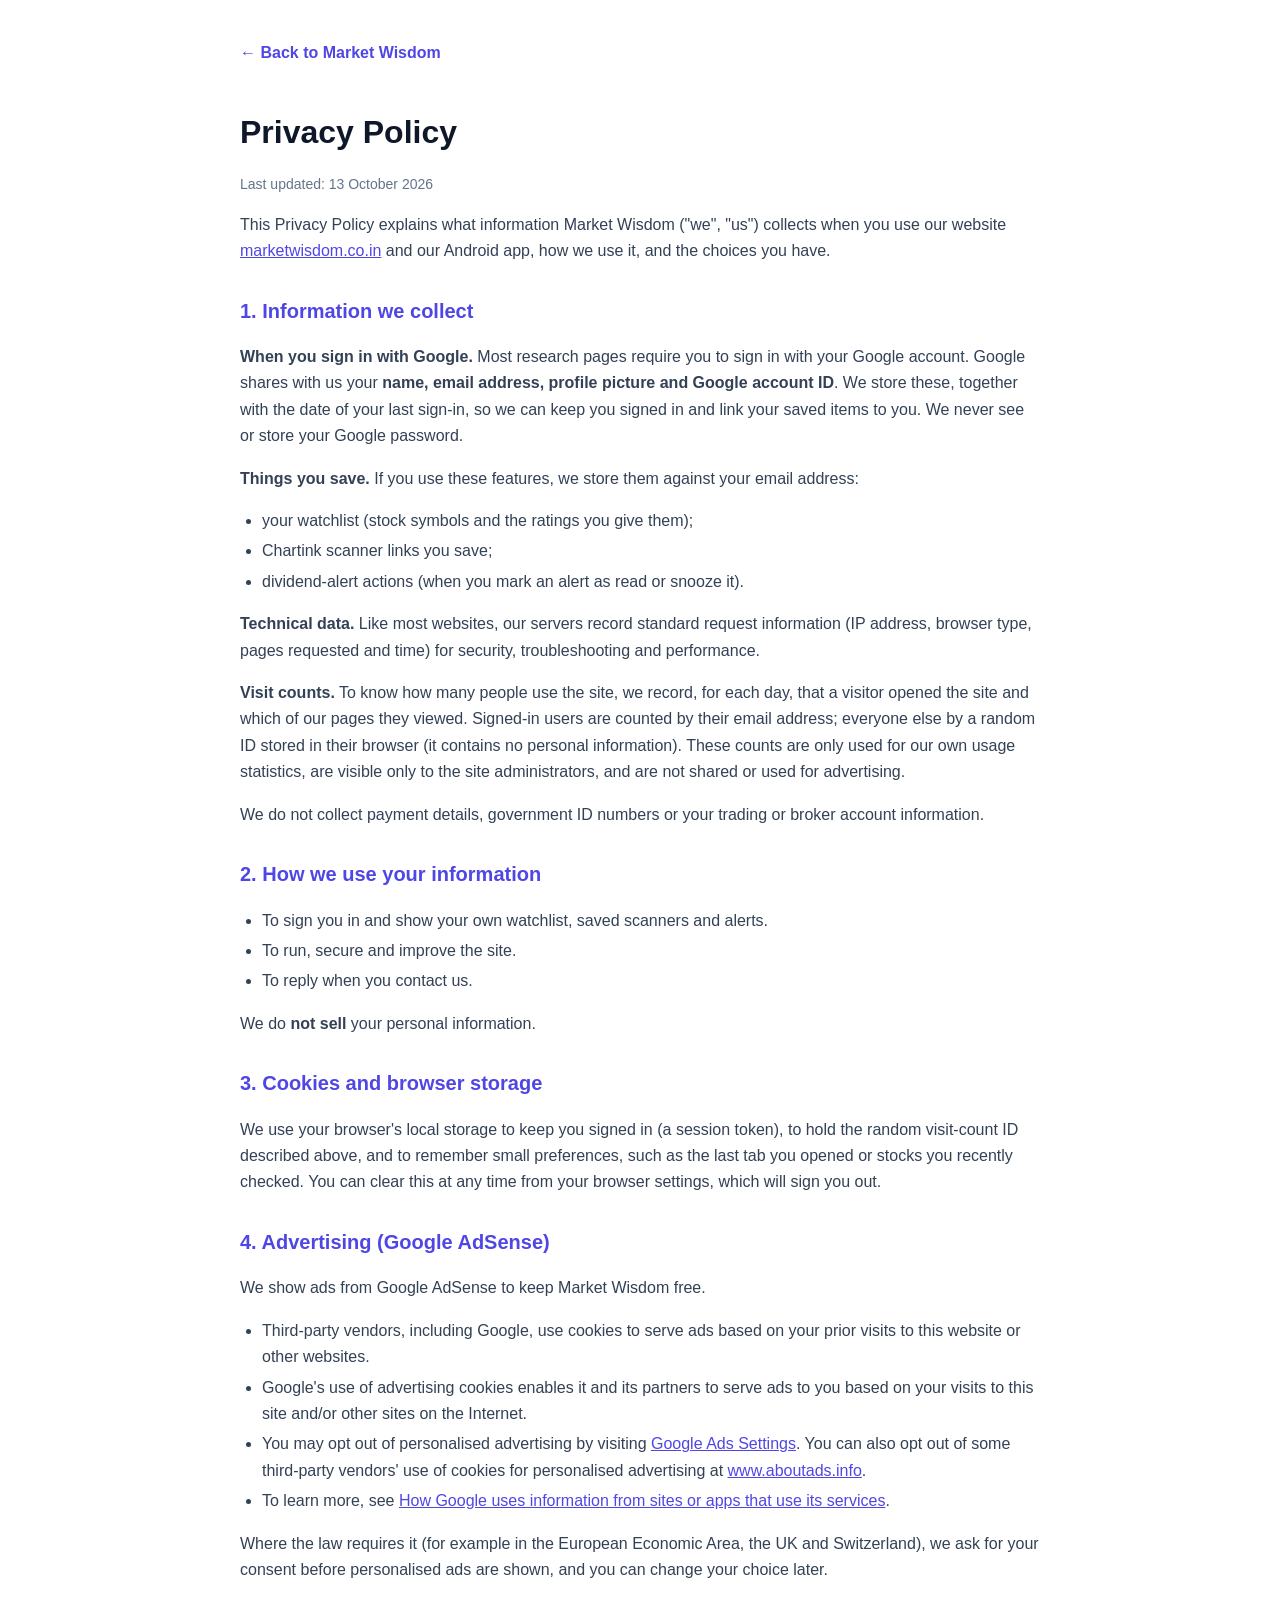
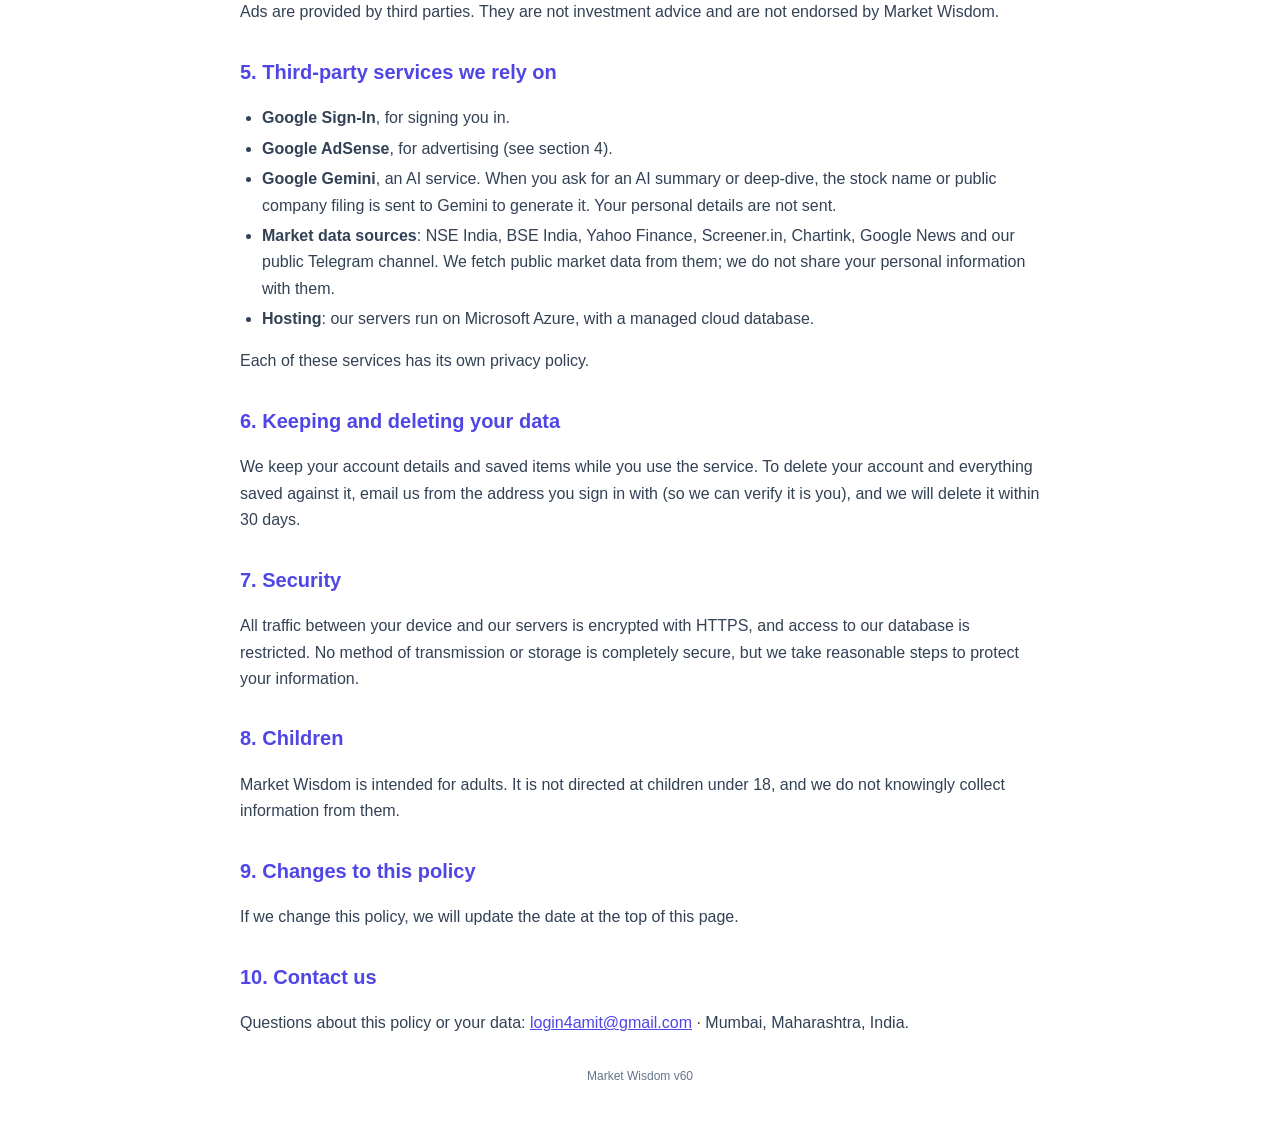
==== frontend/privacy.html @ 4f48977b "Update frontend and backend files from New folder" ====
<!DOCTYPE html>
<html lang="en">
<head>
    <meta charset="UTF-8">
    <meta name="viewport" content="width=device-width, initial-scale=1.0">
    <title>Privacy Policy - Market Wisdom</title>
    <meta name="description" content="How Market Wisdom collects, uses and protects your information, including Google Sign-In and Google AdSense advertising cookies.">
    <!-- Google AdSense (publisher ca-pub-8677560259662045) -->
    <script async src="https://pagead2.googlesyndication.com/pagead/js/adsbygoogle.js?client=ca-pub-8677560259662045"
            crossorigin="anonymous"></script>
    <style>
        body { font-family: 'Inter', -apple-system, Segoe UI, Roboto, sans-serif; line-height: 1.65; color: #334155; max-width: 800px; margin: 0 auto; padding: 40px 20px; background: #ffffff; }
        h1 { color: #0f172a; margin-bottom: 4px; }
        h2 { color: #4f46e5; margin-top: 30px; font-size: 20px; }
        a { color: #4f46e5; }
        ul { padding-left: 22px; }
        li { margin: 4px 0; }
        .muted { color: #64748b; font-size: 14px; }
        .back { display: inline-block; margin-bottom: 18px; text-decoration: none; font-weight: 600; }
    </style>
</head>
<body>
    <a class="back" href="/">← Back to Market Wisdom</a>
    <h1>Privacy Policy</h1>
    <p class="muted">Last updated: 13 October 2026</p>

    <p>This Privacy Policy explains what information Market Wisdom ("we", "us") collects when you use our website <a href="https://marketwisdom.co.in">marketwisdom.co.in</a> and our Android app, how we use it, and the choices you have.</p>

    <h2>1. Information we collect</h2>
    <p><b>When you sign in with Google.</b> Most research pages require you to sign in with your Google account. Google shares with us your <b>name, email address, profile picture and Google account ID</b>. We store these, together with the date of your last sign-in, so we can keep you signed in and link your saved items to you. We never see or store your Google password.</p>
    <p><b>Things you save.</b> If you use these features, we store them against your email address:</p>
    <ul>
        <li>your watchlist (stock symbols and the ratings you give them);</li>
        <li>Chartink scanner links you save;</li>
        <li>dividend-alert actions (when you mark an alert as read or snooze it).</li>
    </ul>
    <p><b>Technical data.</b> Like most websites, our servers record standard request information (IP address, browser type, pages requested and time) for security, troubleshooting and performance.</p>
    <p><b>Visit counts.</b> To know how many people use the site, we record, for each day, that a visitor opened the site and which of our pages they viewed. Signed-in users are counted by their email address; everyone else by a random ID stored in their browser (it contains no personal information). These counts are only used for our own usage statistics, are visible only to the site administrators, and are not shared or used for advertising.</p>
    <p>We do not collect payment details, government ID numbers or your trading or broker account information.</p>

    <h2>2. How we use your information</h2>
    <ul>
        <li>To sign you in and show your own watchlist, saved scanners and alerts.</li>
        <li>To run, secure and improve the site.</li>
        <li>To reply when you contact us.</li>
    </ul>
    <p>We do <b>not sell</b> your personal information.</p>

    <h2>3. Cookies and browser storage</h2>
    <p>We use your browser's local storage to keep you signed in (a session token), to hold the random visit-count ID described above, and to remember small preferences, such as the last tab you opened or stocks you recently checked. You can clear this at any time from your browser settings, which will sign you out.</p>

    <h2>4. Advertising (Google AdSense)</h2>
    <p>We show ads from Google AdSense to keep Market Wisdom free.</p>
    <ul>
        <li>Third-party vendors, including Google, use cookies to serve ads based on your prior visits to this website or other websites.</li>
        <li>Google's use of advertising cookies enables it and its partners to serve ads to you based on your visits to this site and/or other sites on the Internet.</li>
        <li>You may opt out of personalised advertising by visiting <a href="https://www.google.com/settings/ads" target="_blank" rel="noopener">Google Ads Settings</a>. You can also opt out of some third-party vendors' use of cookies for personalised advertising at <a href="https://www.aboutads.info/choices/" target="_blank" rel="noopener">www.aboutads.info</a>.</li>
        <li>To learn more, see <a href="https://policies.google.com/technologies/partner-sites" target="_blank" rel="noopener">How Google uses information from sites or apps that use its services</a>.</li>
    </ul>
    <p>Where the law requires it (for example in the European Economic Area, the UK and Switzerland), we ask for your consent before personalised ads are shown, and you can change your choice later.</p>
    <p>Ads are provided by third parties. They are not investment advice and are not endorsed by Market Wisdom.</p>

    <h2>5. Third-party services we rely on</h2>
    <ul>
        <li><b>Google Sign-In</b>, for signing you in.</li>
        <li><b>Google AdSense</b>, for advertising (see section 4).</li>
        <li><b>Google Gemini</b>, an AI service. When you ask for an AI summary or deep-dive, the stock name or public company filing is sent to Gemini to generate it. Your personal details are not sent.</li>
        <li><b>Market data sources</b>: NSE India, BSE India, Yahoo Finance, Screener.in, Chartink, Google News and our public Telegram channel. We fetch public market data from them; we do not share your personal information with them.</li>
        <li><b>Hosting</b>: our servers run on Microsoft Azure, with a managed cloud database.</li>
    </ul>
    <p>Each of these services has its own privacy policy.</p>

    <h2>6. Keeping and deleting your data</h2>
    <p>We keep your account details and saved items while you use the service. To delete your account and everything saved against it, email us from the address you sign in with (so we can verify it is you), and we will delete it within 30 days.</p>

    <h2>7. Security</h2>
    <p>All traffic between your device and our servers is encrypted with HTTPS, and access to our database is restricted. No method of transmission or storage is completely secure, but we take reasonable steps to protect your information.</p>

    <h2>8. Children</h2>
    <p>Market Wisdom is intended for adults. It is not directed at children under 18, and we do not knowingly collect information from them.</p>

    <h2>9. Changes to this policy</h2>
    <p>If we change this policy, we will update the date at the top of this page.</p>

    <h2>10. Contact us</h2>
    <p>Questions about this policy or your data: <a href="mailto:login4amit@gmail.com">login4amit@gmail.com</a> · Mumbai, Maharashtra, India.</p>
    <p class="muted" style="margin-top:30px;font-size:12px;text-align:center">Market Wisdom v60</p>
</body>
</html>
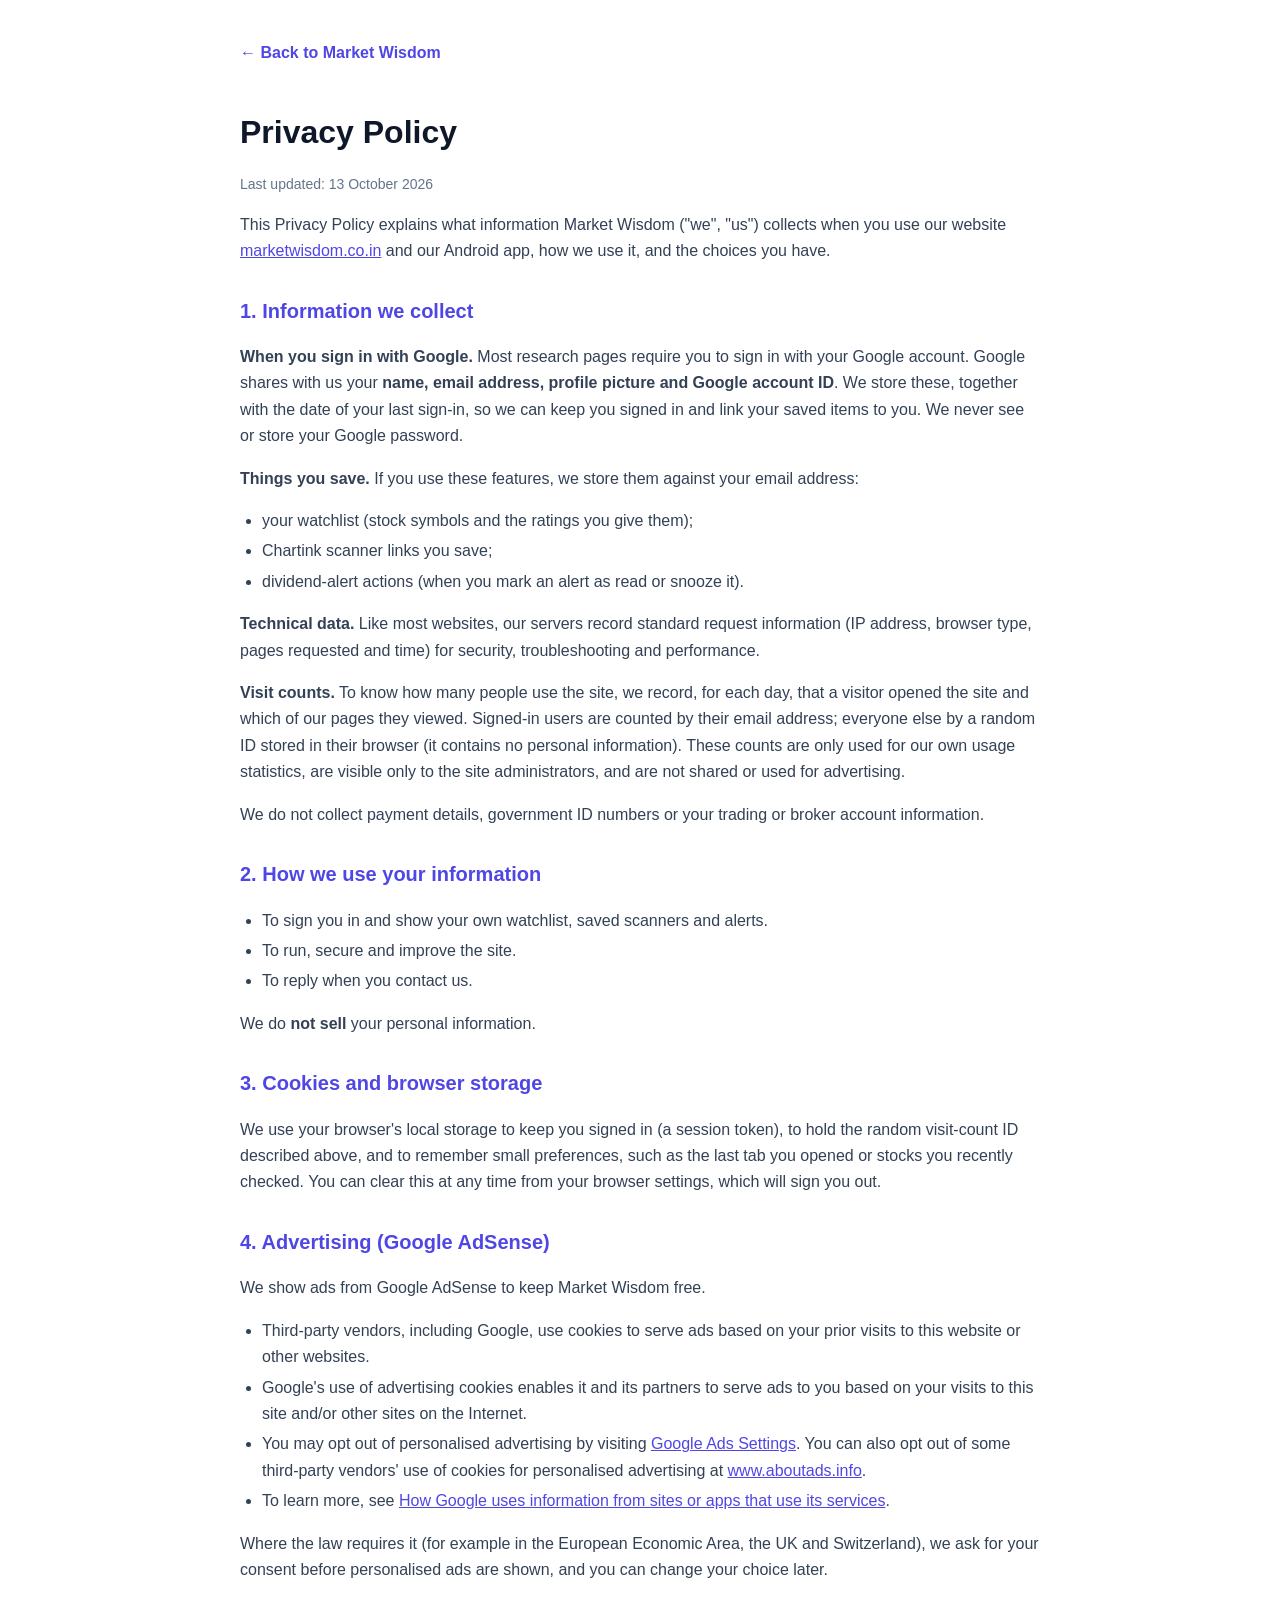
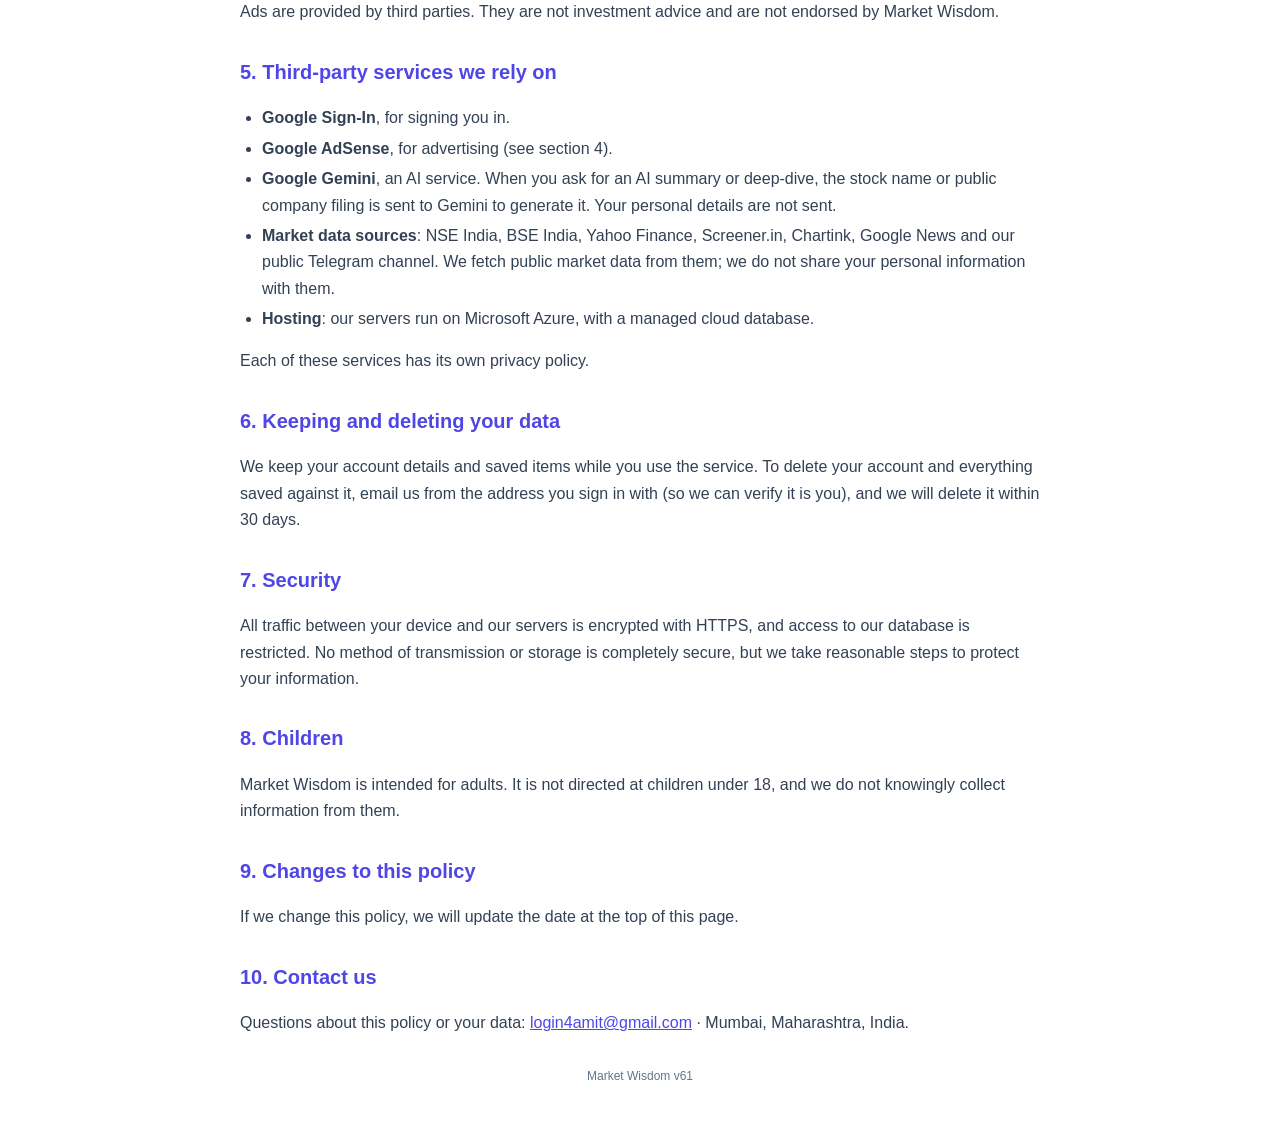
==== commit c139db1a: "Update frontend and backend files from New folder" ====
--- a/frontend/privacy.html
+++ b/frontend/privacy.html
@@ -84,6 +84,6 @@
 
     <h2>10. Contact us</h2>
     <p>Questions about this policy or your data: <a href="mailto:login4amit@gmail.com">login4amit@gmail.com</a> · Mumbai, Maharashtra, India.</p>
-    <p class="muted" style="margin-top:30px;font-size:12px;text-align:center">Market Wisdom v60</p>
+    <p class="muted" style="margin-top:30px;font-size:12px;text-align:center">Market Wisdom v61</p>
 </body>
 </html>
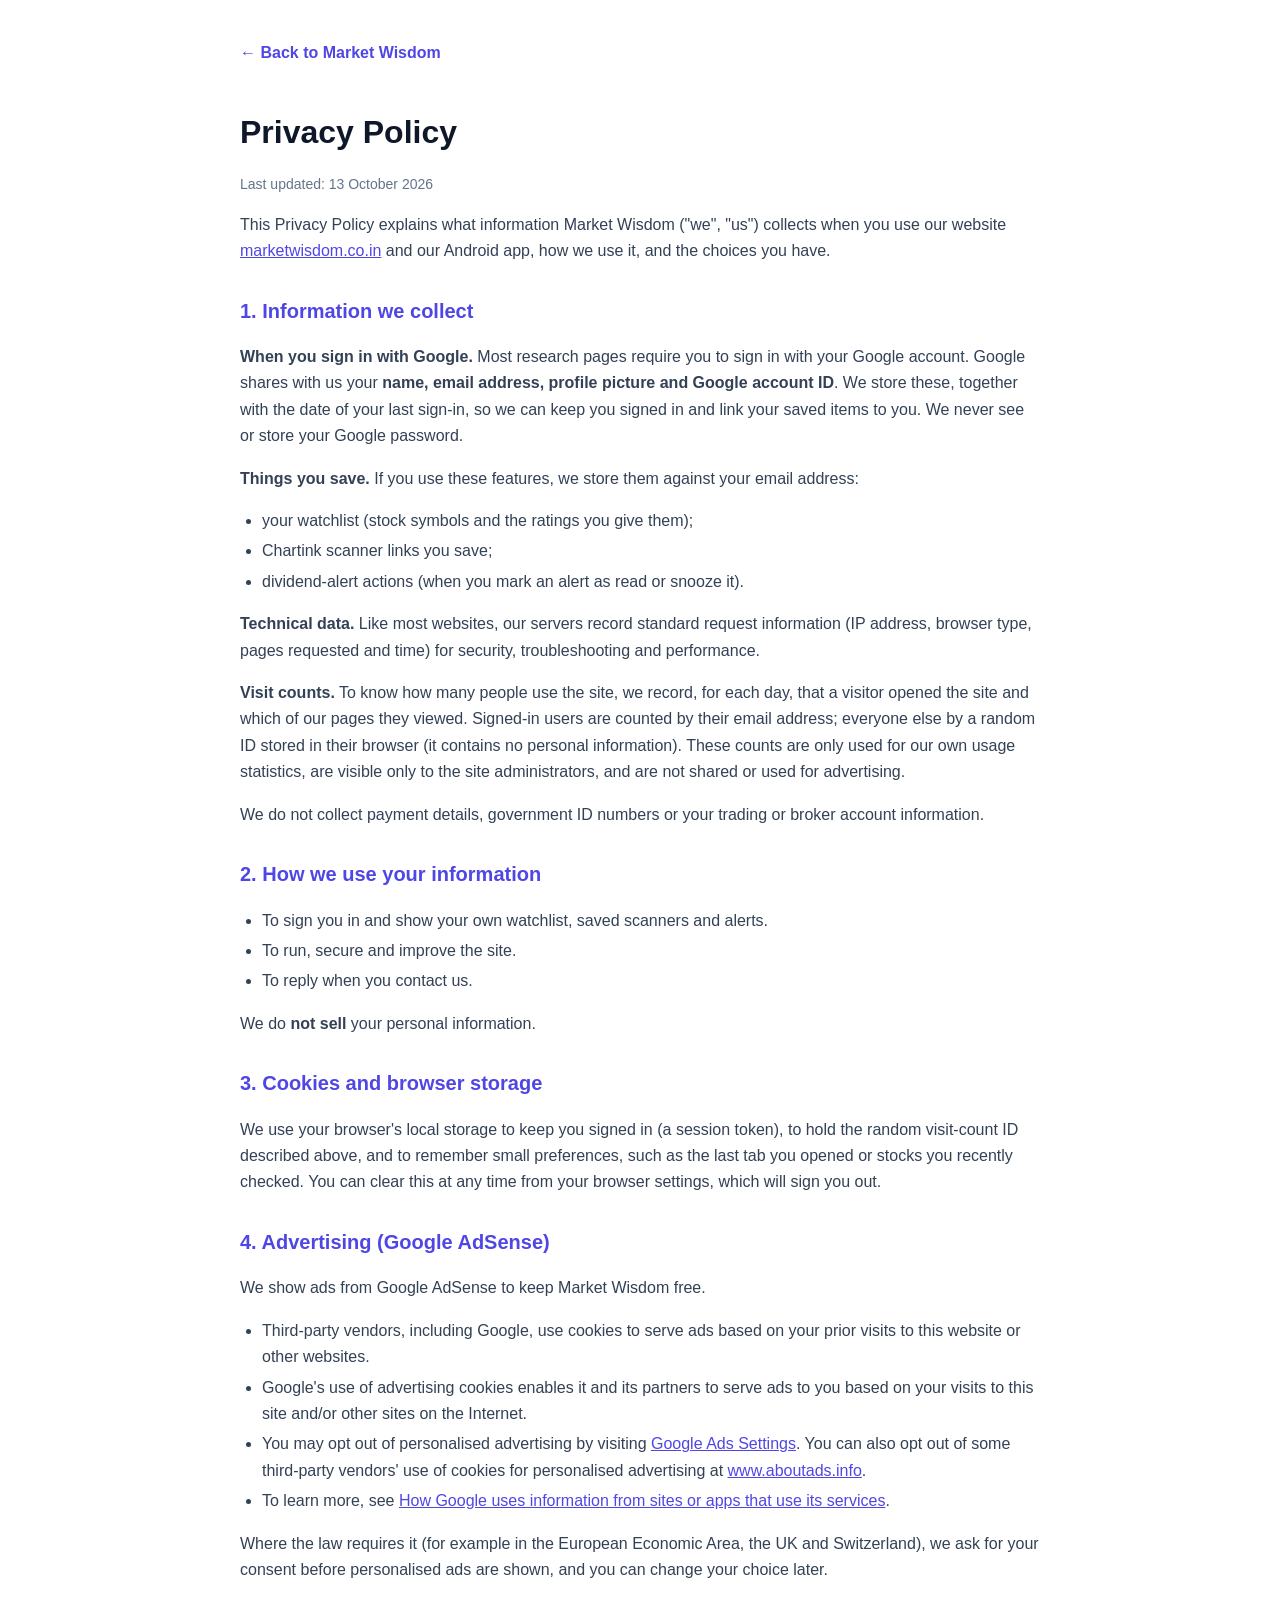
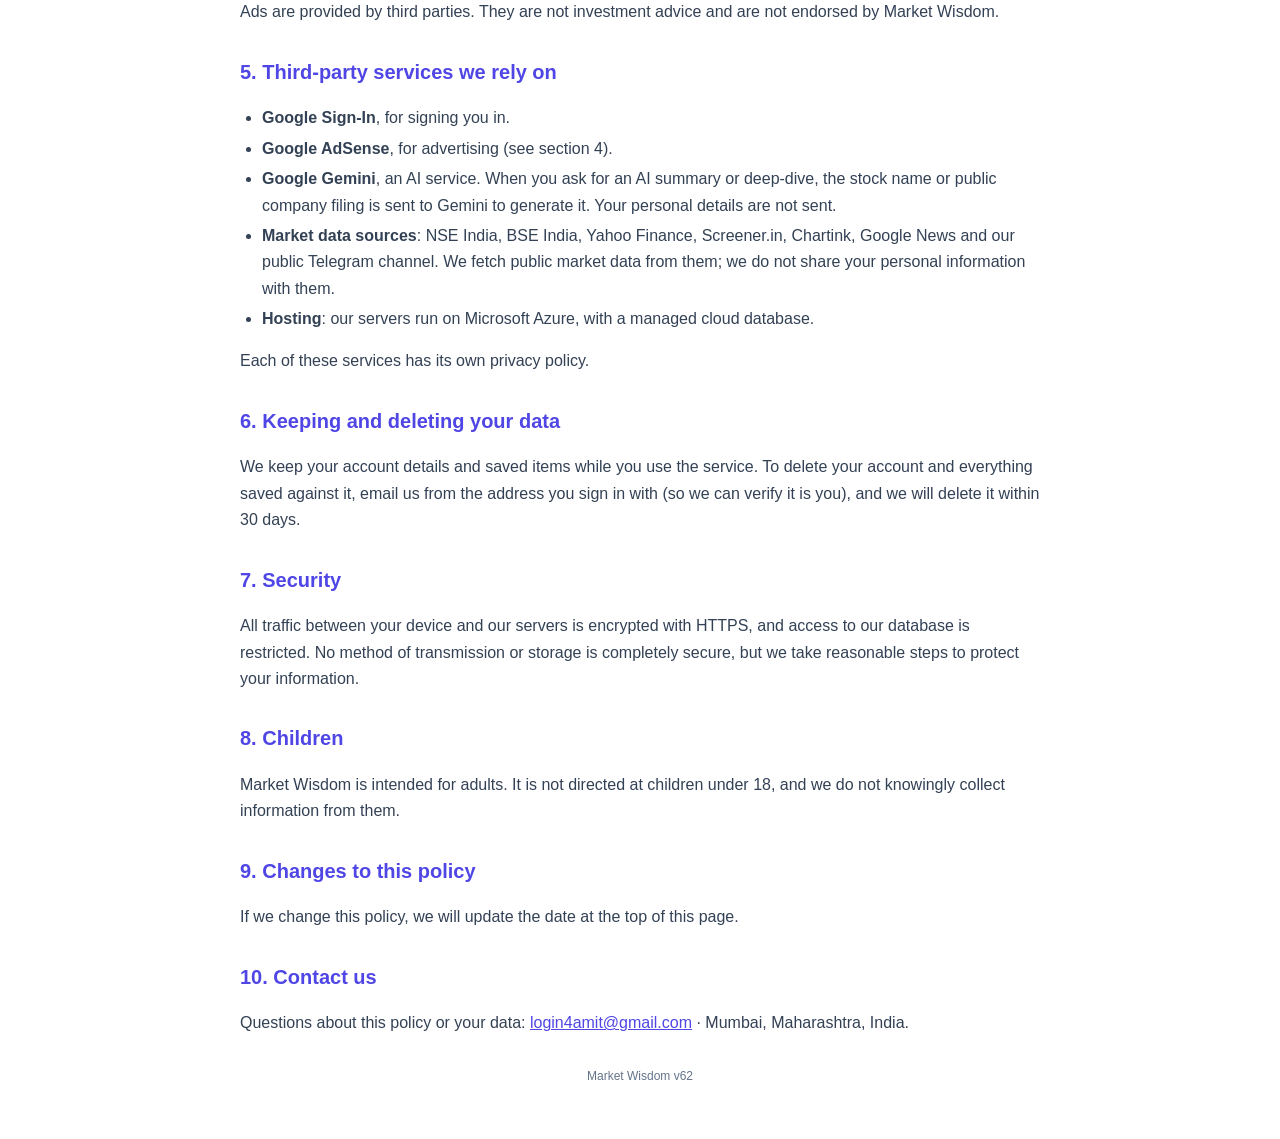
==== commit ffbf7c5b: "Update frontend and backend files from New folder" ====
--- a/frontend/privacy.html
+++ b/frontend/privacy.html
@@ -84,6 +84,6 @@
 
     <h2>10. Contact us</h2>
     <p>Questions about this policy or your data: <a href="mailto:login4amit@gmail.com">login4amit@gmail.com</a> · Mumbai, Maharashtra, India.</p>
-    <p class="muted" style="margin-top:30px;font-size:12px;text-align:center">Market Wisdom v61</p>
+    <p class="muted" style="margin-top:30px;font-size:12px;text-align:center">Market Wisdom v62</p>
 </body>
 </html>
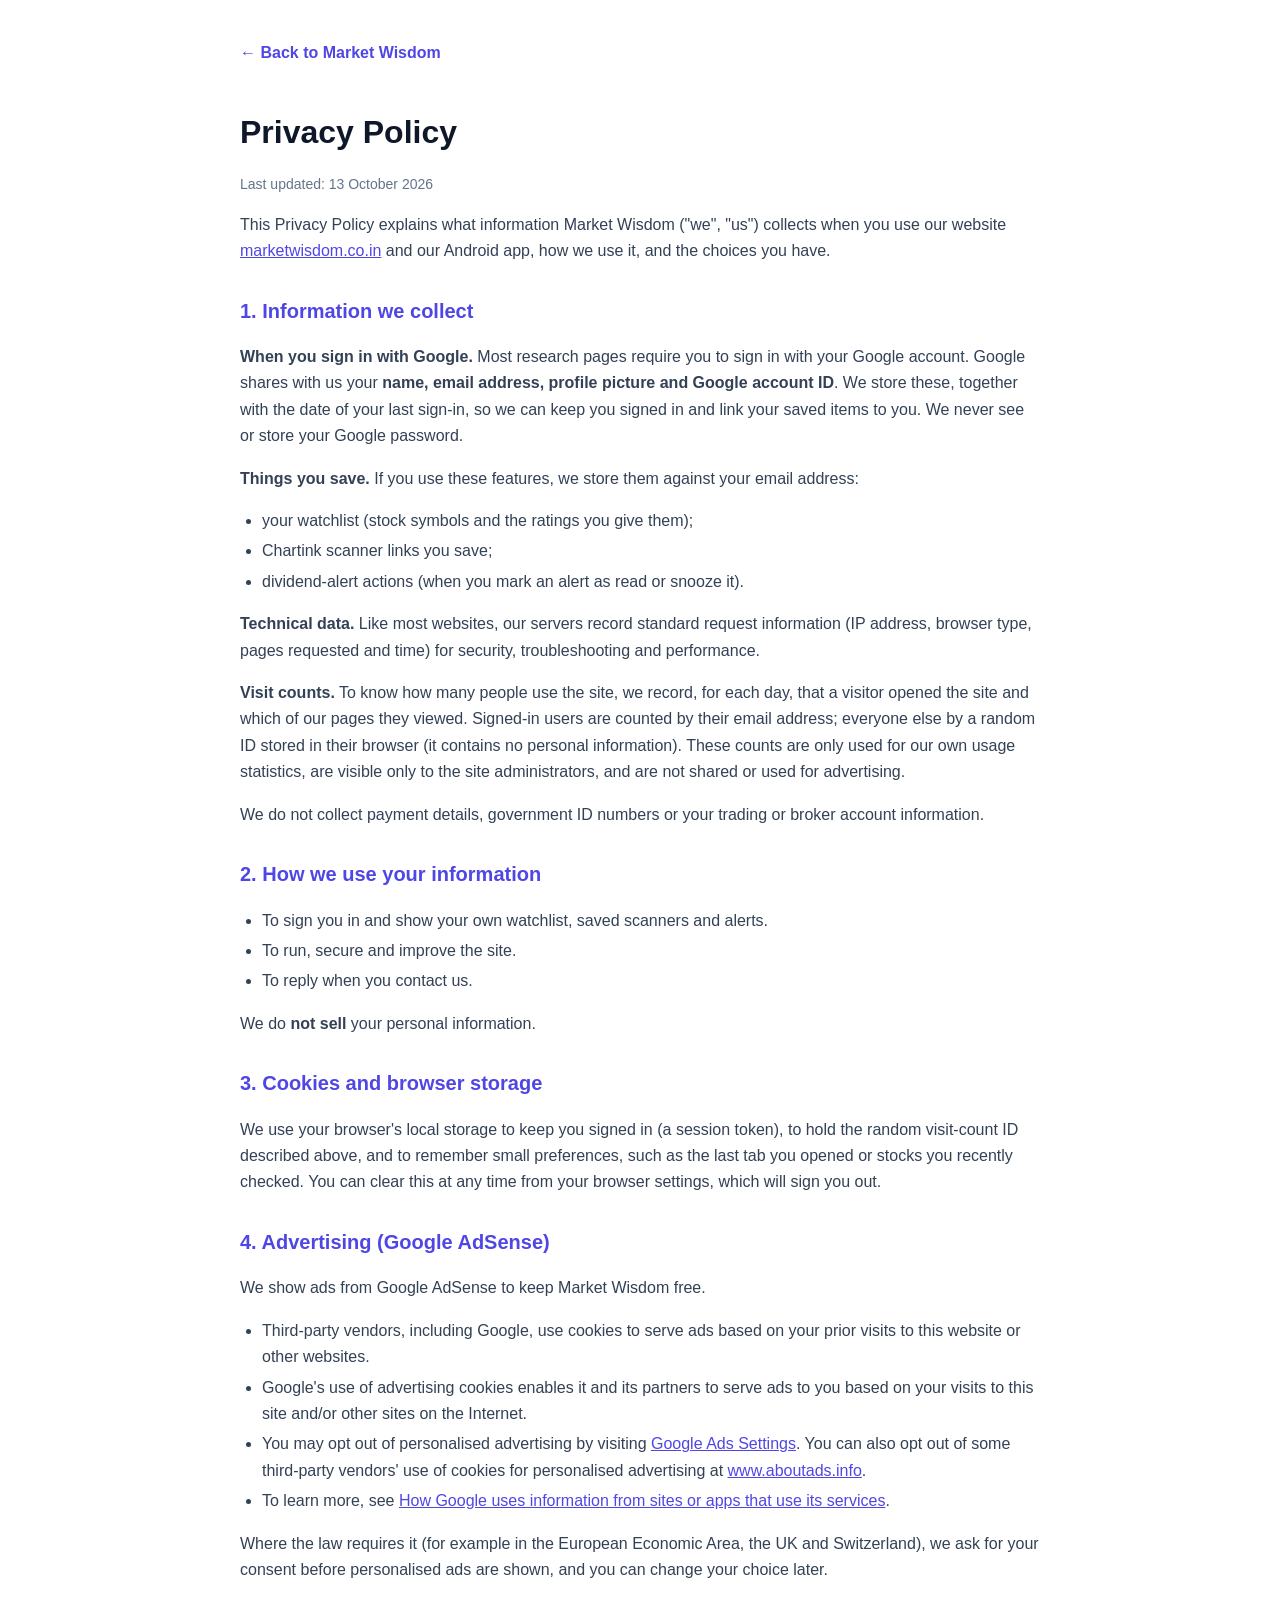
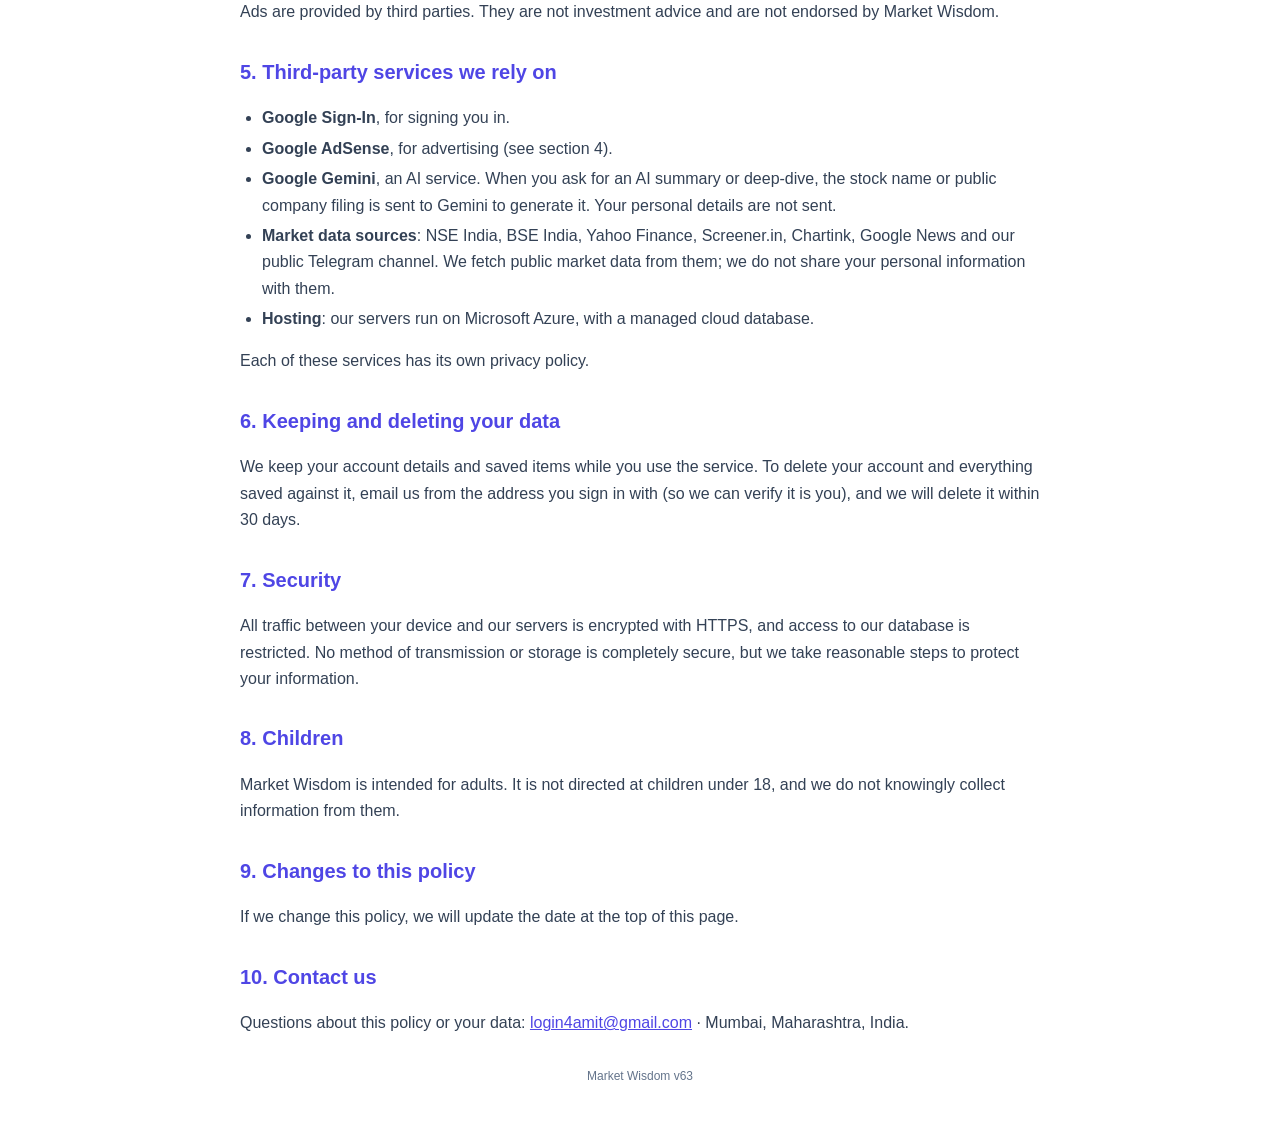
==== commit b0ed7950: "Update frontend and backend files from New folder" ====
--- a/frontend/privacy.html
+++ b/frontend/privacy.html
@@ -84,6 +84,6 @@
 
     <h2>10. Contact us</h2>
     <p>Questions about this policy or your data: <a href="mailto:login4amit@gmail.com">login4amit@gmail.com</a> · Mumbai, Maharashtra, India.</p>
-    <p class="muted" style="margin-top:30px;font-size:12px;text-align:center">Market Wisdom v62</p>
+    <p class="muted" style="margin-top:30px;font-size:12px;text-align:center">Market Wisdom v63</p>
 </body>
 </html>
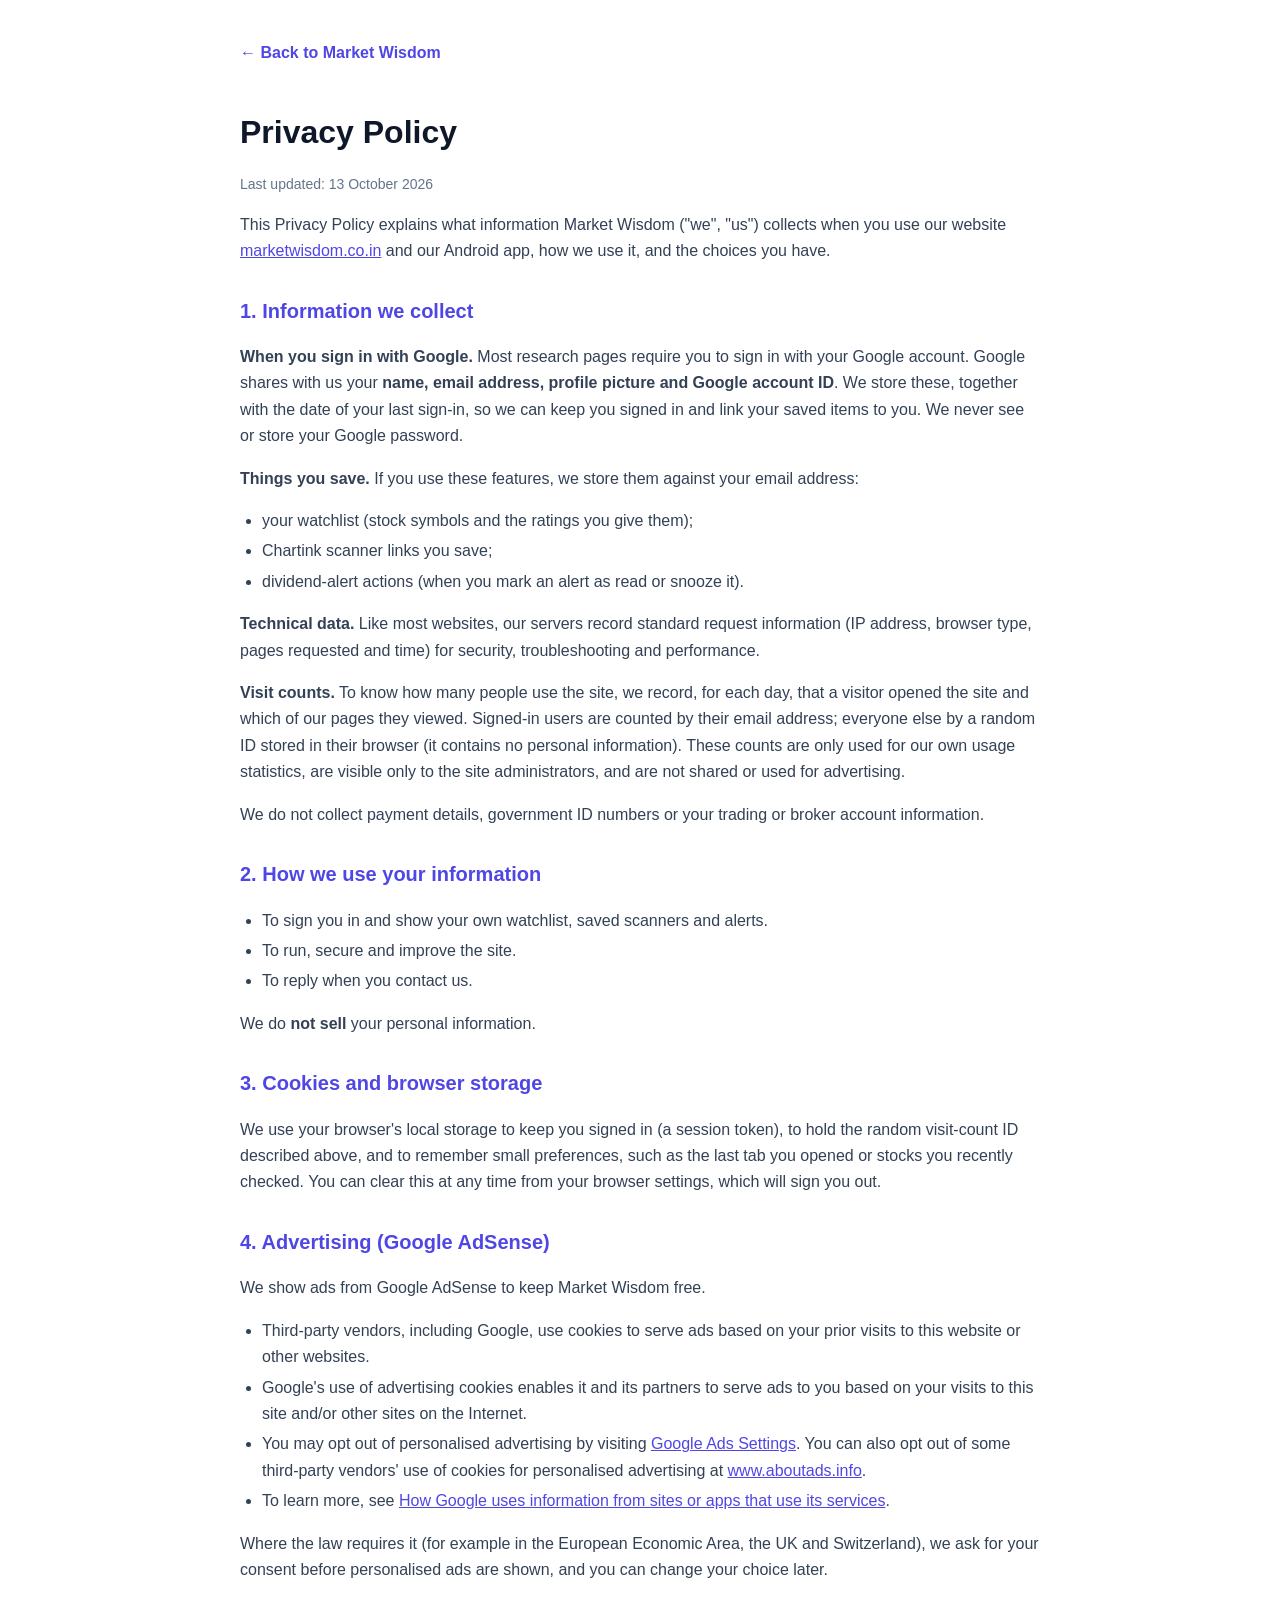
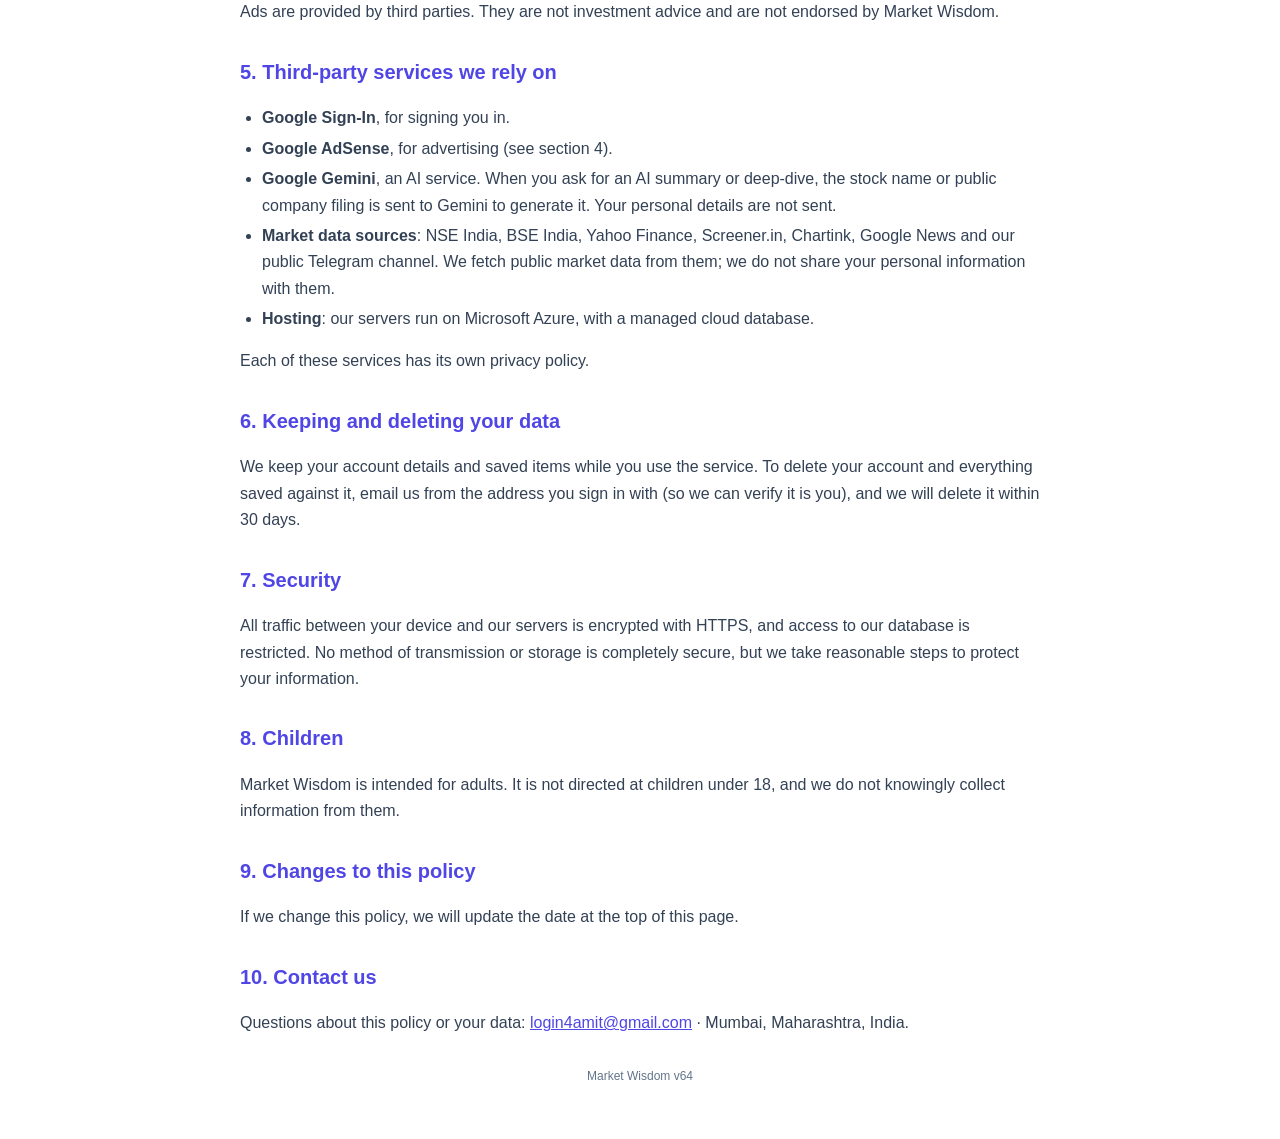
==== commit 9a25c1f3: "Update frontend and backend files from New folder" ====
--- a/frontend/privacy.html
+++ b/frontend/privacy.html
@@ -84,6 +84,6 @@
 
     <h2>10. Contact us</h2>
     <p>Questions about this policy or your data: <a href="mailto:login4amit@gmail.com">login4amit@gmail.com</a> · Mumbai, Maharashtra, India.</p>
-    <p class="muted" style="margin-top:30px;font-size:12px;text-align:center">Market Wisdom v63</p>
+    <p class="muted" style="margin-top:30px;font-size:12px;text-align:center">Market Wisdom v64</p>
 </body>
 </html>
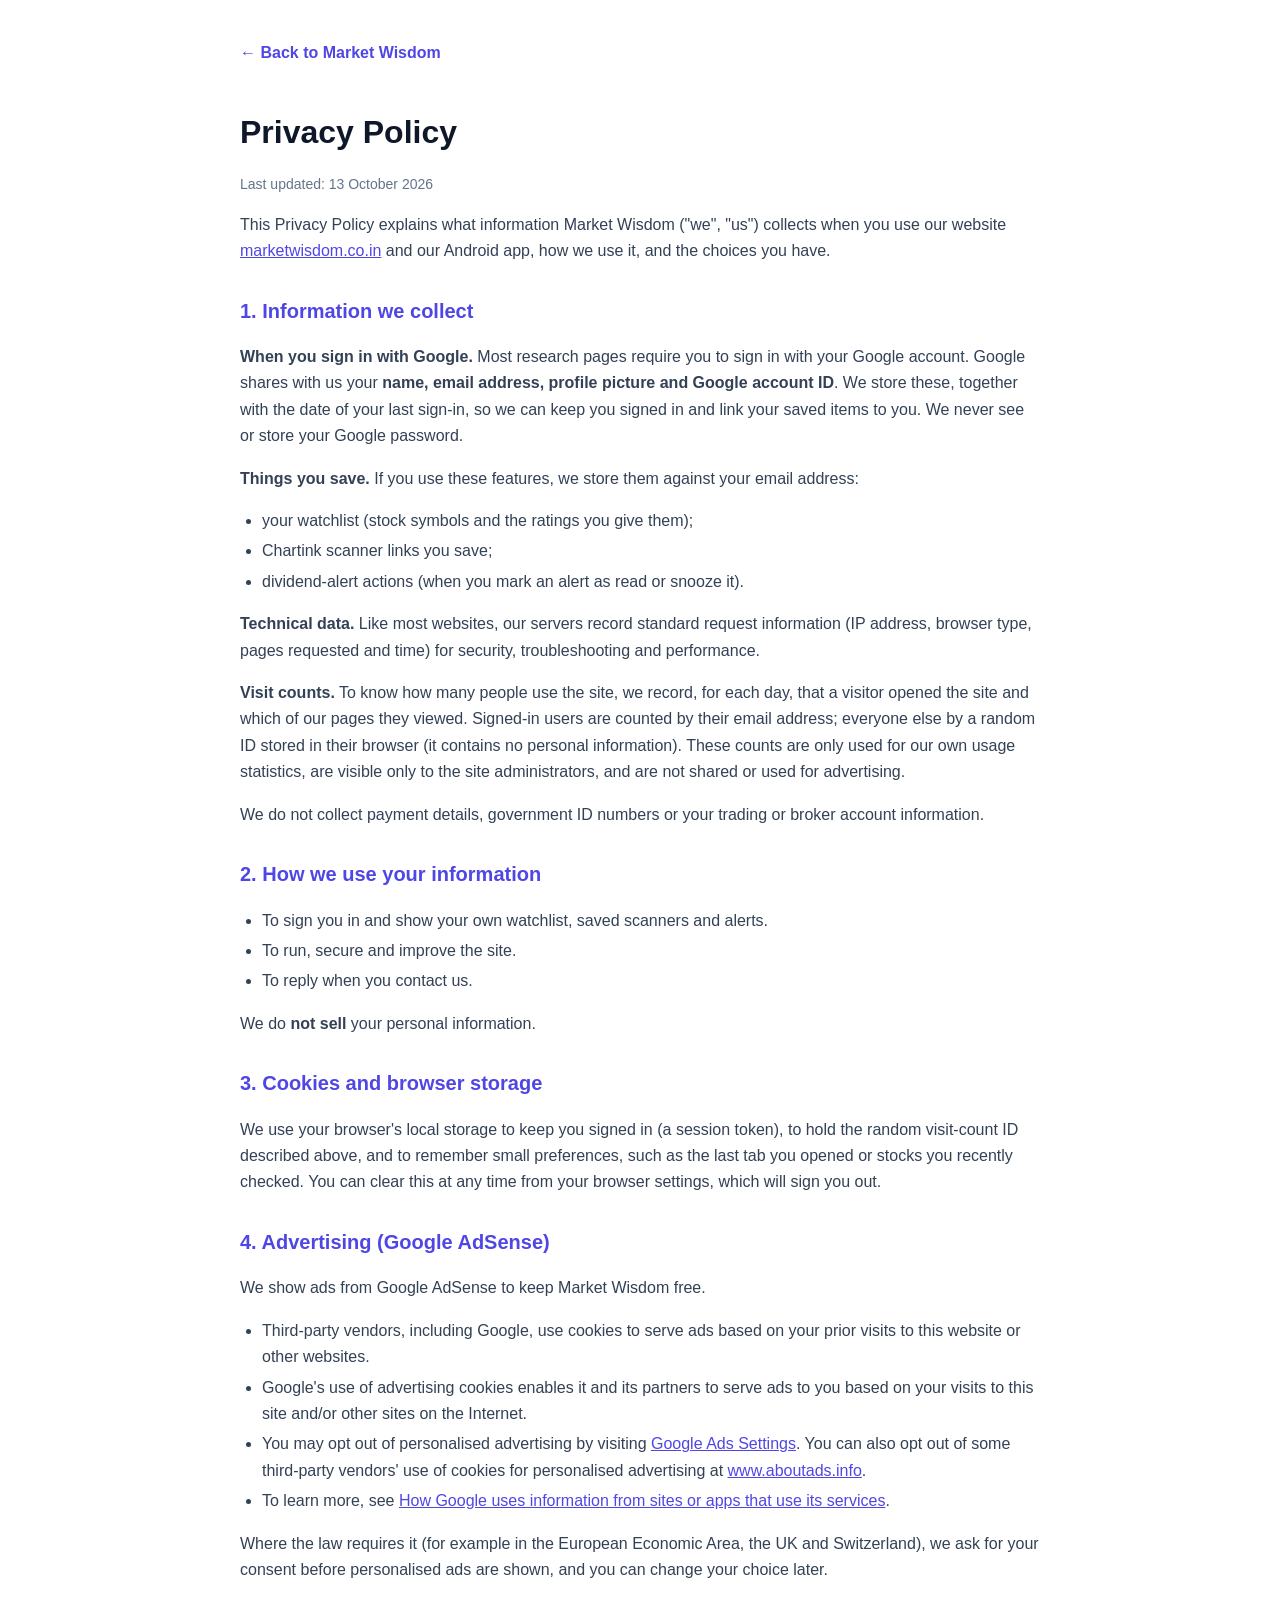
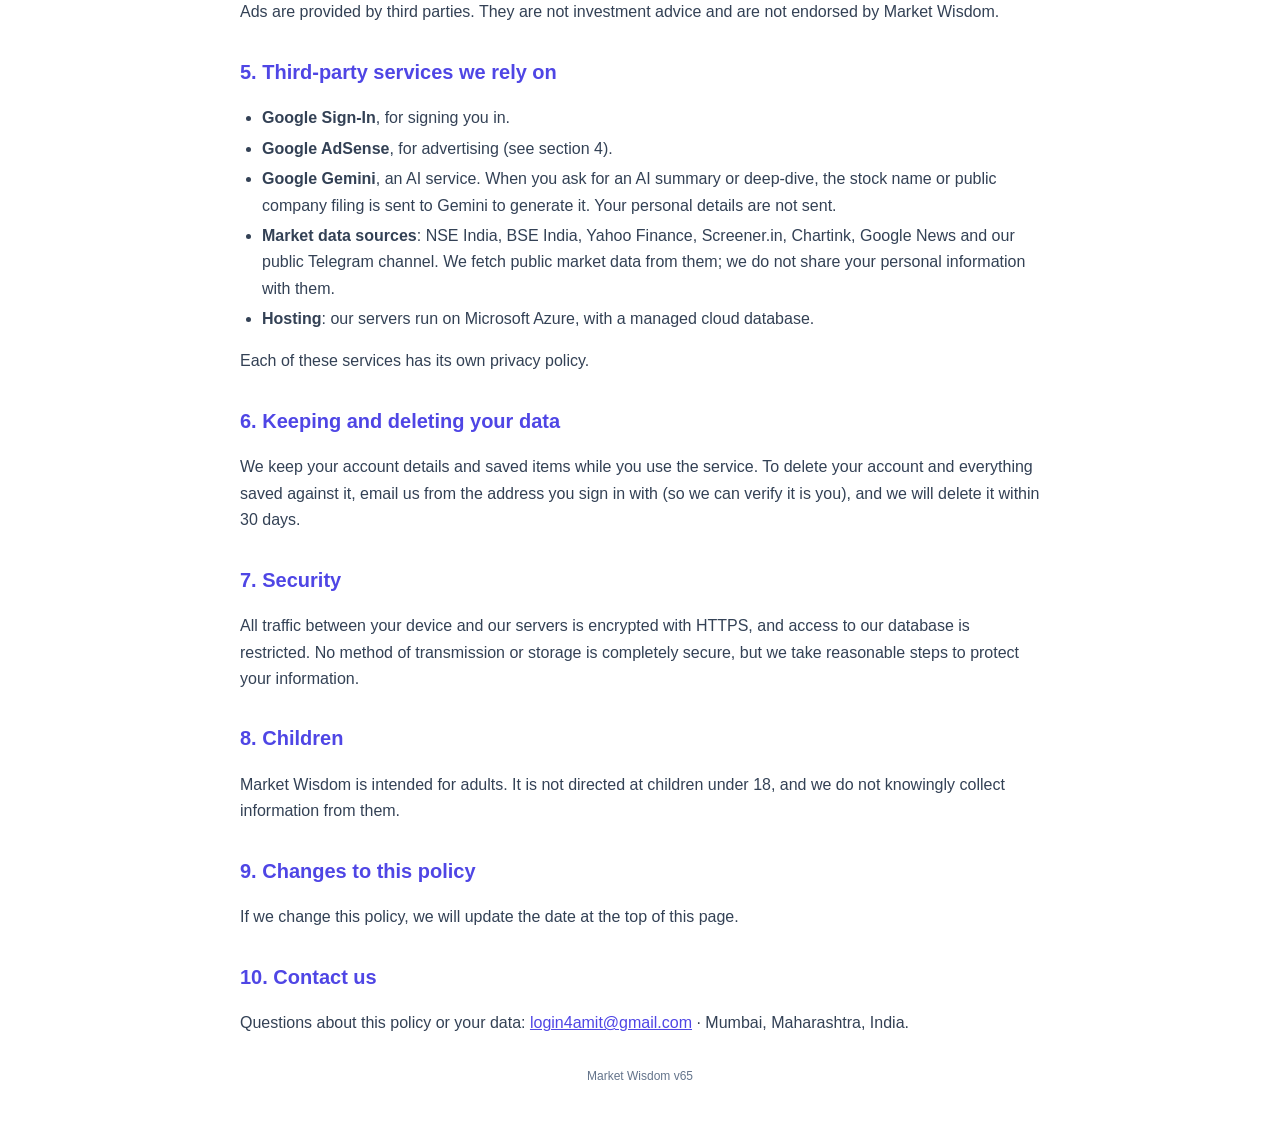
==== commit 65bd4d4f: "Update frontend and backend files from New folder" ====
--- a/frontend/privacy.html
+++ b/frontend/privacy.html
@@ -84,6 +84,6 @@
 
     <h2>10. Contact us</h2>
     <p>Questions about this policy or your data: <a href="mailto:login4amit@gmail.com">login4amit@gmail.com</a> · Mumbai, Maharashtra, India.</p>
-    <p class="muted" style="margin-top:30px;font-size:12px;text-align:center">Market Wisdom v64</p>
+    <p class="muted" style="margin-top:30px;font-size:12px;text-align:center">Market Wisdom v65</p>
 </body>
 </html>
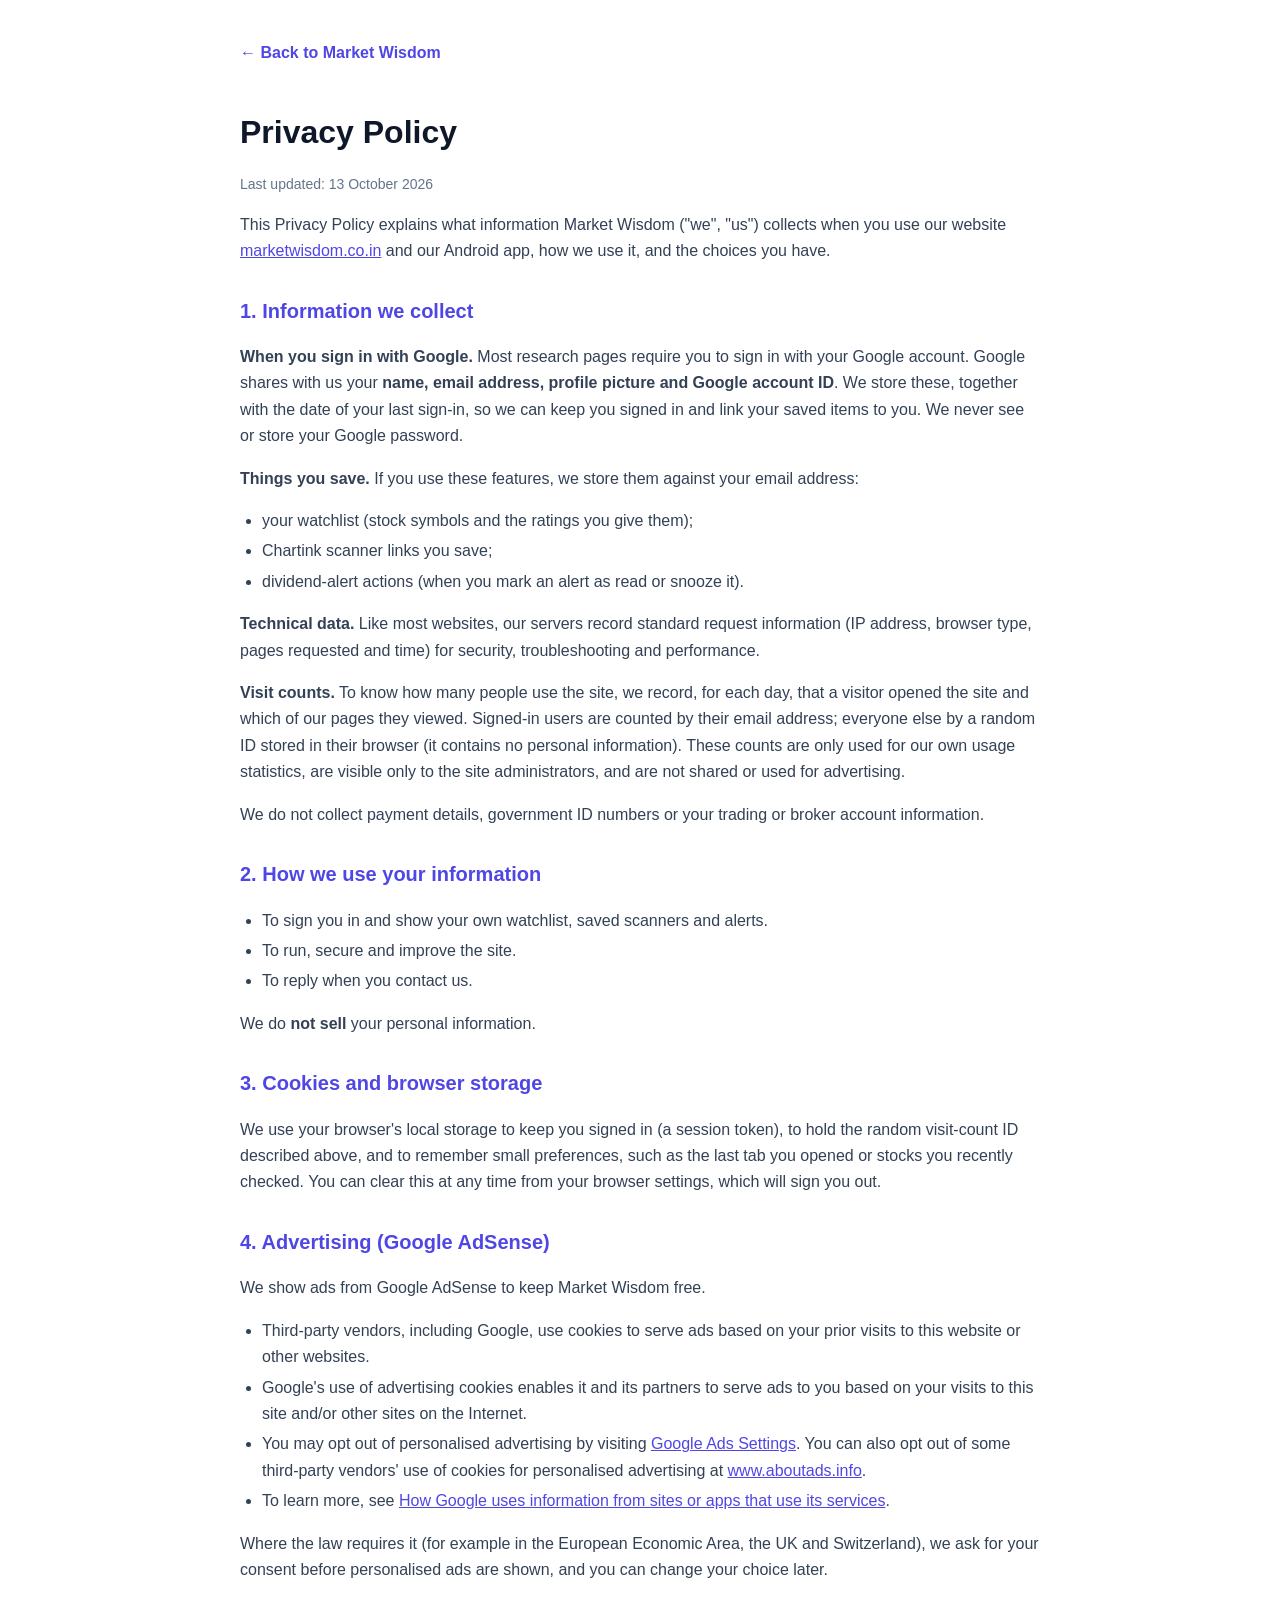
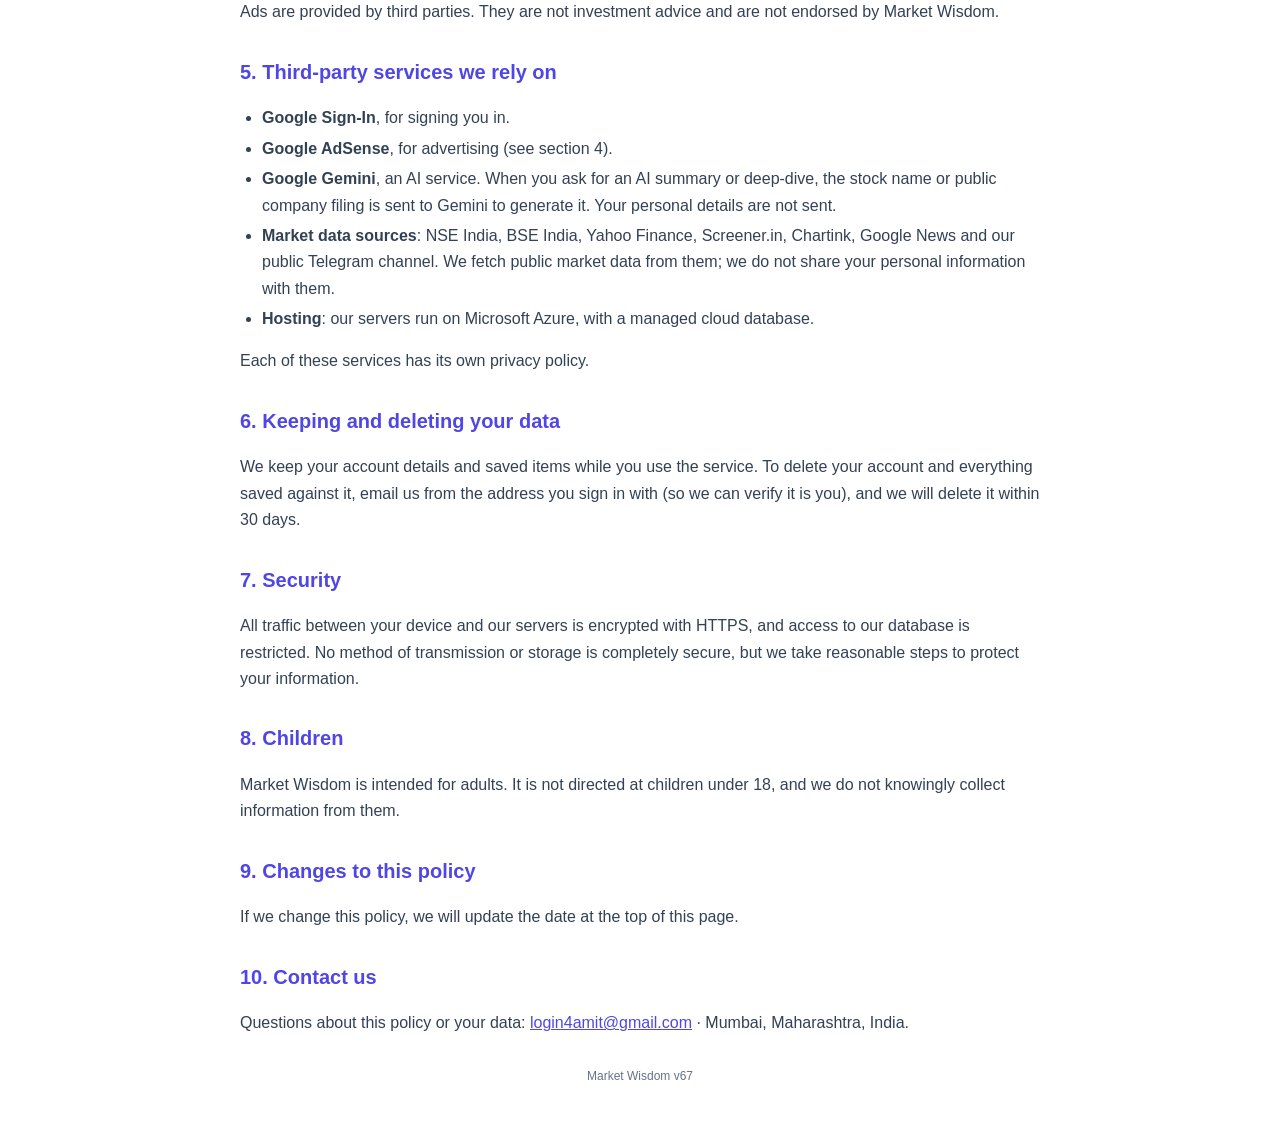
==== commit 15a44fe9: "Update frontend and backend files from New folder" ====
--- a/frontend/privacy.html
+++ b/frontend/privacy.html
@@ -84,6 +84,6 @@
 
     <h2>10. Contact us</h2>
     <p>Questions about this policy or your data: <a href="mailto:login4amit@gmail.com">login4amit@gmail.com</a> · Mumbai, Maharashtra, India.</p>
-    <p class="muted" style="margin-top:30px;font-size:12px;text-align:center">Market Wisdom v65</p>
+    <p class="muted" style="margin-top:30px;font-size:12px;text-align:center">Market Wisdom v67</p>
 </body>
 </html>
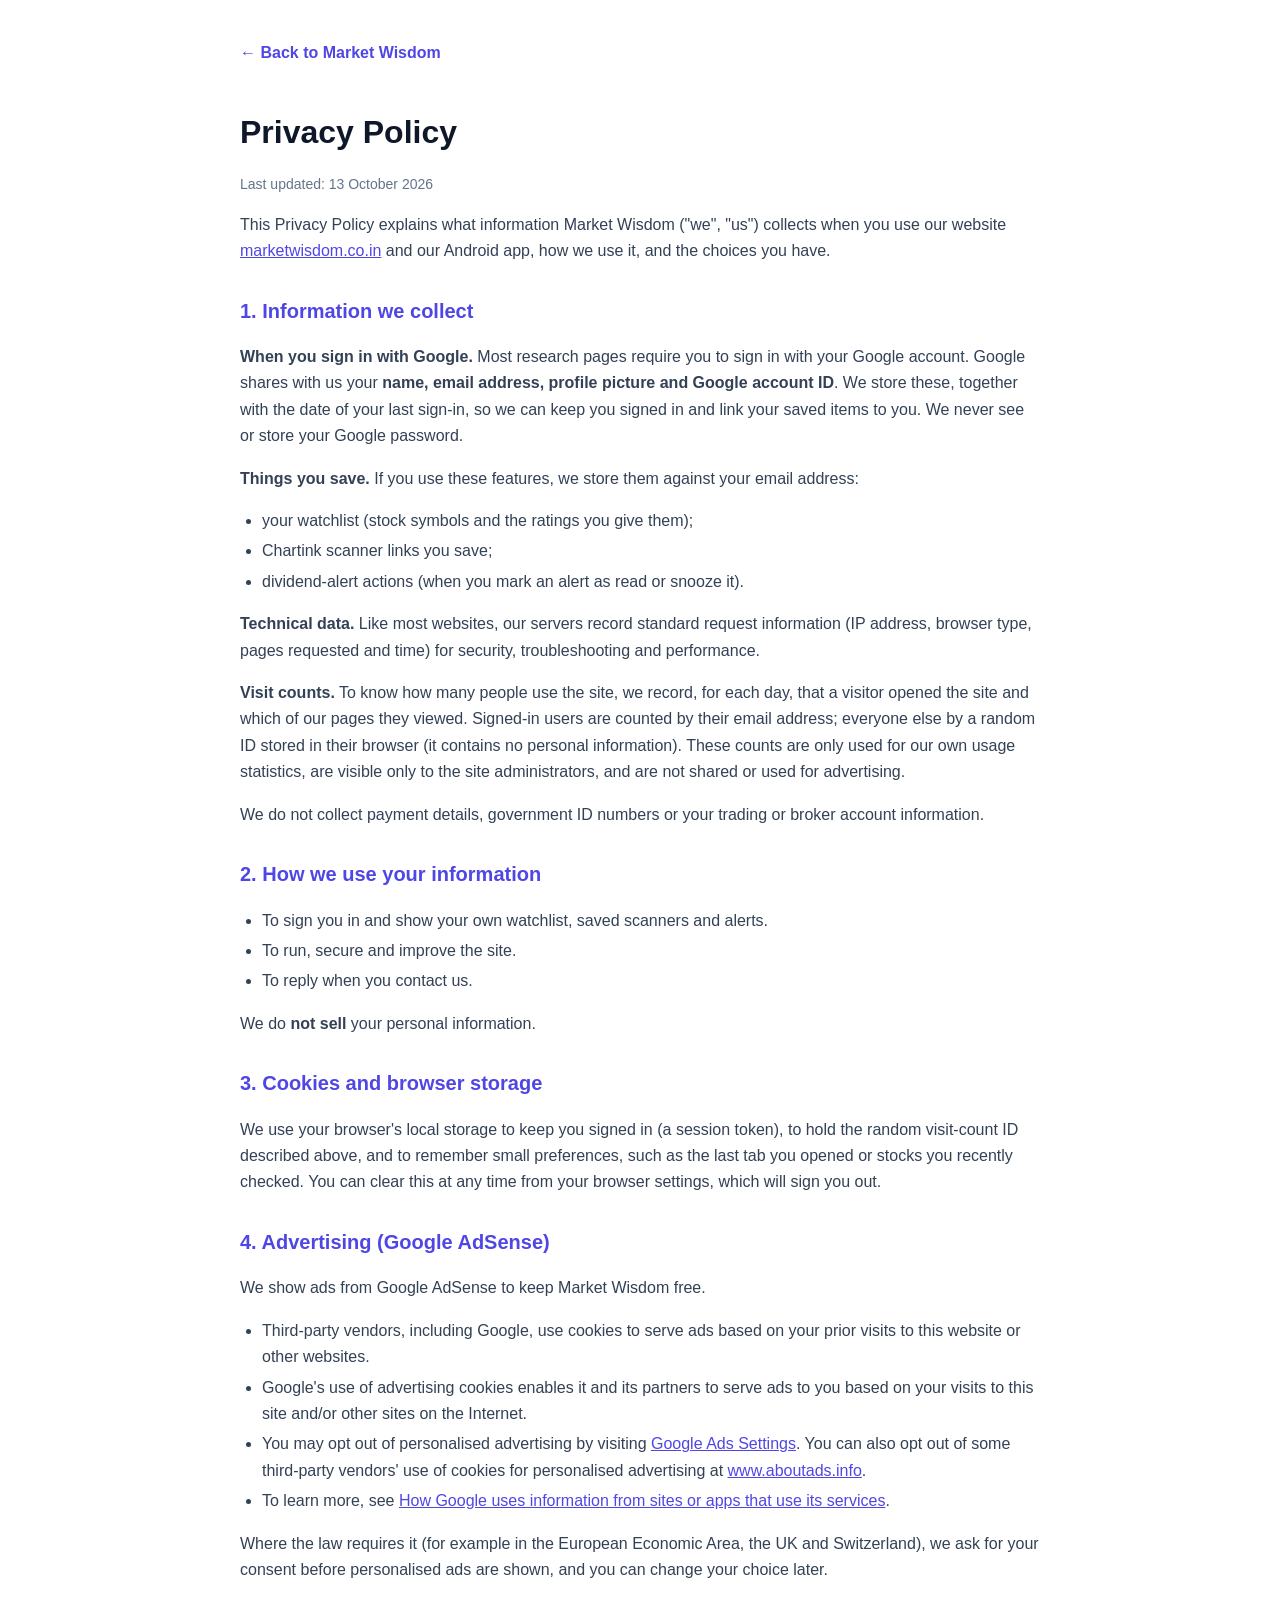
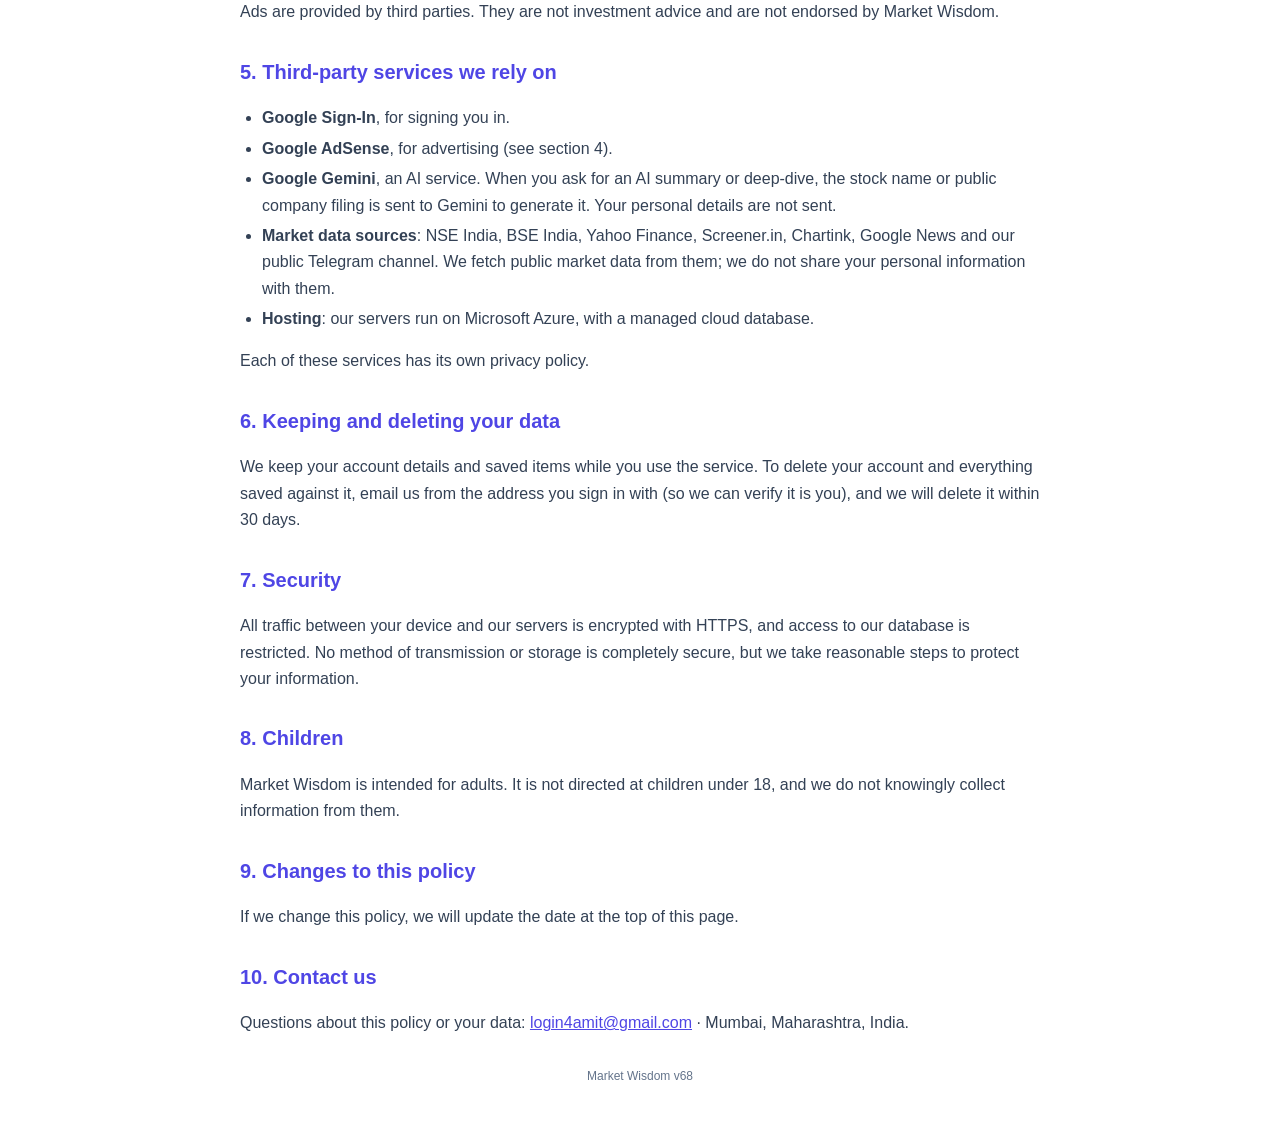
==== commit 3beffcb0: "Update frontend and backend files from New folder" ====
--- a/frontend/privacy.html
+++ b/frontend/privacy.html
@@ -84,6 +84,6 @@
 
     <h2>10. Contact us</h2>
     <p>Questions about this policy or your data: <a href="mailto:login4amit@gmail.com">login4amit@gmail.com</a> · Mumbai, Maharashtra, India.</p>
-    <p class="muted" style="margin-top:30px;font-size:12px;text-align:center">Market Wisdom v67</p>
+    <p class="muted" style="margin-top:30px;font-size:12px;text-align:center">Market Wisdom v68</p>
 </body>
 </html>
